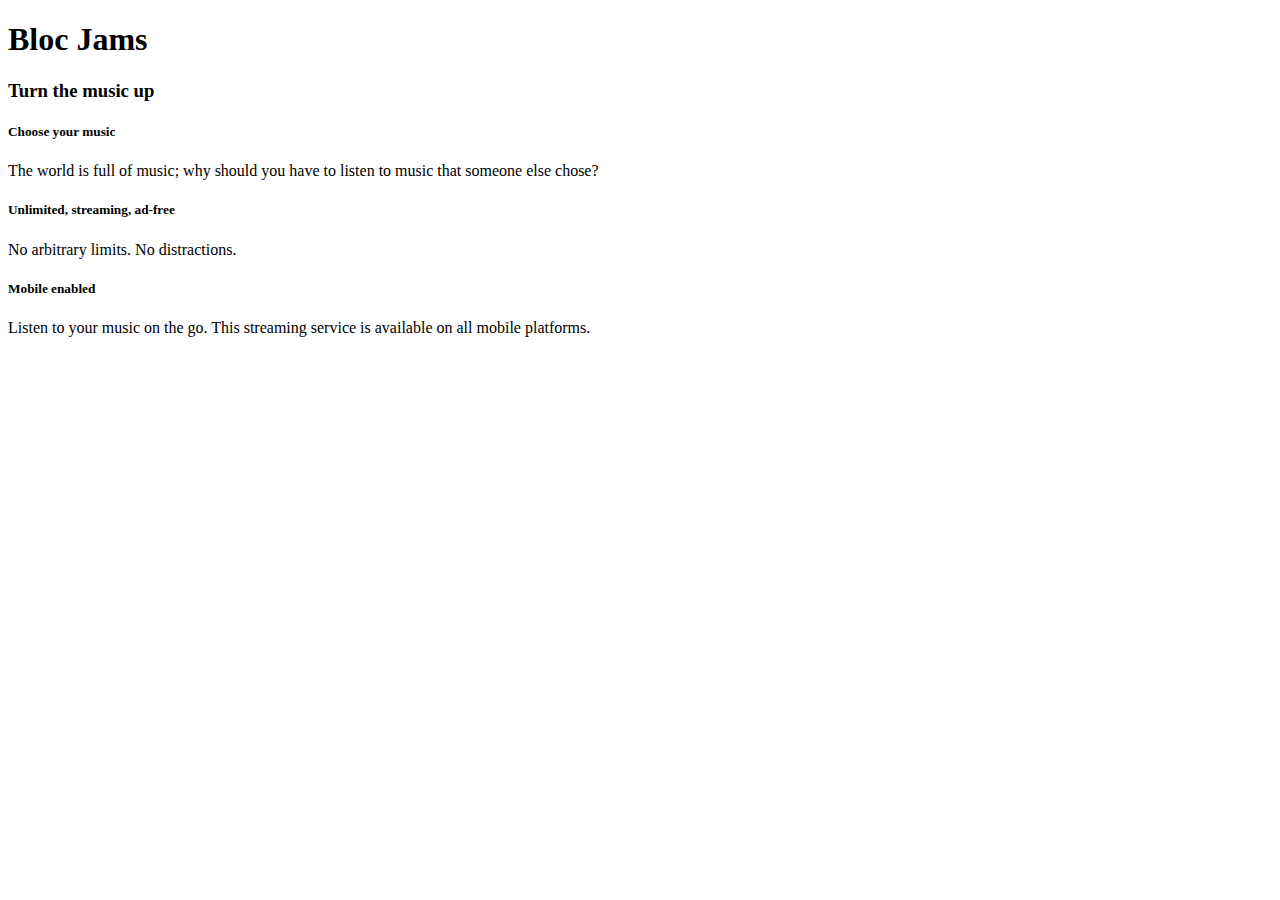
==== index.html @ ad69e751 "Change to semantic HTML" ====
<!DOCTYPE html>
<html>
    <head>
        <title>Bloc Jams</title>
    </head>
    <body>
        <nav> <!-- navigation bar -->
        </nav>
        <section> <!-- hero content -->
            <h1>Bloc Jams</h1>
            <h3>Turn the music up</h3>
        </section>
        <section> <!-- selling points -->
            <div>
                <h5>Choose your music</h5>
                <p>The world is full of music; why should you have to listen to music that someone else chose?</p>
            </div>
            <div>
                <h5>Unlimited, streaming, ad-free</h5>
                <p>No arbitrary limits. No distractions.</p>
            </div>
            <div>
                <h5>Mobile enabled</h5>
                <p>Listen to your music on the go. This streaming service is available on all mobile platforms.</p>
            </div>
        </section>
    </body>
</html>
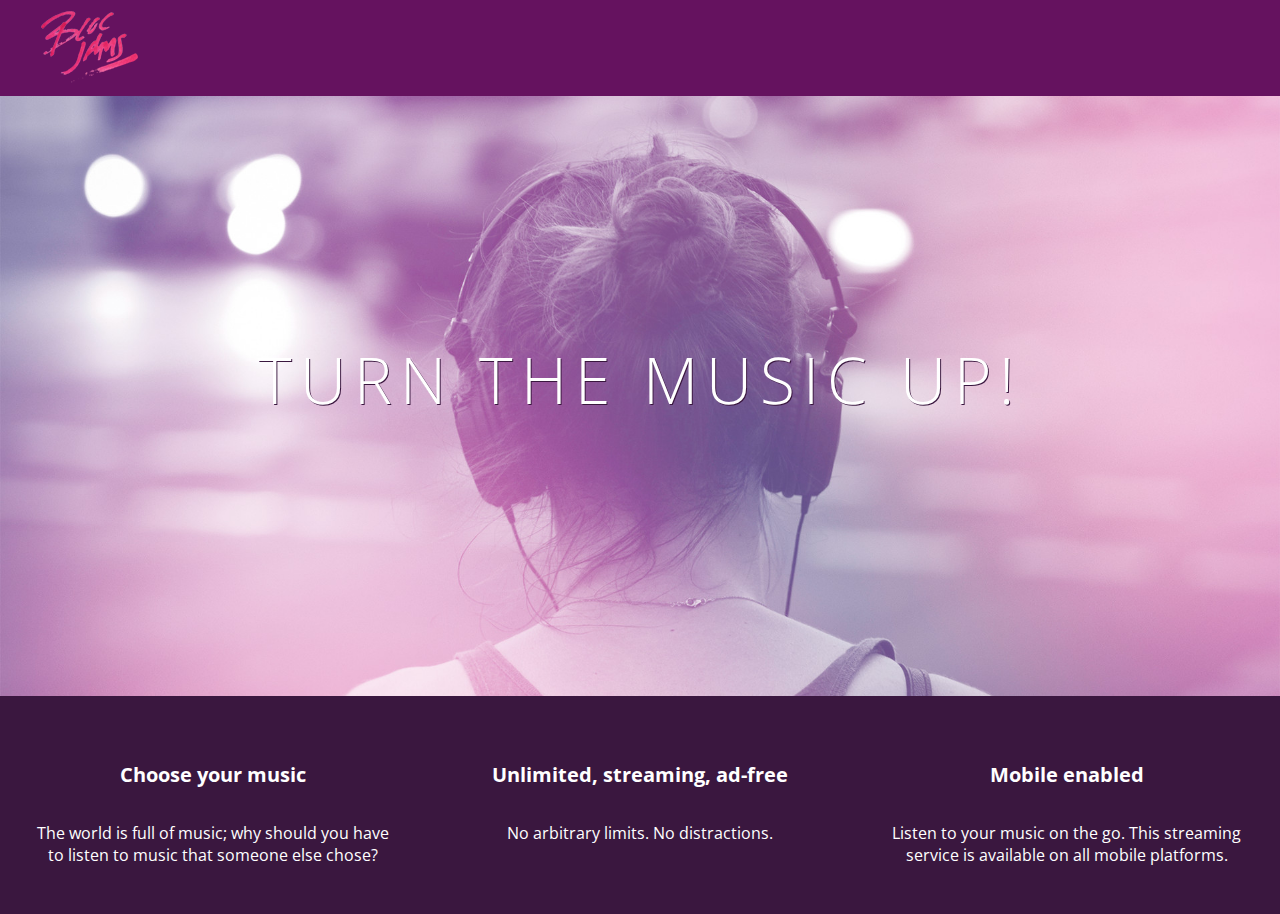
==== commit 2af0b3ce: "Complete css style checkpoint" ====
--- a/index.html
+++ b/index.html
@@ -2,26 +2,33 @@
 <html>
     <head>
         <title>Bloc Jams</title>
+        <link rel="stylesheet" type="text/css" href="http://fonts.googleapis.com/css?family=Open+Sans:400,800,600,700,300">
+        <link rel="stylesheet" type="text/css" href="http://code.ionicframework.com/ionicons/2.0.1/css/ionicons.min.css">
+        <link rel="stylesheet" type="text/css" href="styles/normalize.css" >
+        <link rel="stylesheet" type="text/css" href="styles/main.css">
     </head>
-    <body>
-        <nav> <!-- navigation bar -->
+    <body class="landing">
+        <nav class="navbar"> <!-- navigation bar -->
+            <img src="assets/images/bloc_jams_logo.png" alt="bloc jams logo" class="logo">
         </nav>
-        <section> <!-- hero content -->
-            <h1>Bloc Jams</h1>
-            <h3>Turn the music up</h3>
+        <section class="hero-content"> <!-- hero content -->
+            <h1 class="hero-title">Turn the music up!</h1>
         </section>
-        <section> <!-- selling points -->
-            <div>
-                <h5>Choose your music</h5>
-                <p>The world is full of music; why should you have to listen to music that someone else chose?</p>
+        <section class="selling-points"> <!-- selling points -->
+            <div class="point">
+                <span class="ion-music-note"></span>
+                <h5 class="point-title">Choose your music</h5>
+                <p class="point-description">The world is full of music; why should you have to listen to music that someone else chose?</p>
             </div>
-            <div>
-                <h5>Unlimited, streaming, ad-free</h5>
-                <p>No arbitrary limits. No distractions.</p>
+            <div class="point">
+                <span class="ion-radio-waves"></span>
+                <h5 class="point-title">Unlimited, streaming, ad-free</h5>
+                <p class="point-description">No arbitrary limits. No distractions.</p>
             </div>
-            <div>
-                <h5>Mobile enabled</h5>
-                <p>Listen to your music on the go. This streaming service is available on all mobile platforms.</p>
+            <div class="point">
+                <span class="ion-iphone"></span>
+                <h5 class="point-title">Mobile enabled</h5>
+                <p class="point-description">Listen to your music on the go. This streaming service is available on all mobile platforms.</p>
             </div>
         </section>
     </body>
--- a/styles/main.css
+++ b/styles/main.css
@@ -0,0 +1,77 @@
+html {
+     height: 100%; /* makes sure our HTML takes up 100% of the browser window */
+     font-size: 100%;
+ }
+ 
+ body {
+     font-family: 'Open Sans'; /* sets our font to the "Open Sans" typeface */
+     color: white;             /* sets the text color to white */
+     min-height: 100%;         /* says the height of the body must be, at minimum, 100% of the window */
+ }
+ 
+ body.landing {
+     background-color: rgb(58,23,63); /* sets the background color to an RGB value (see below) */
+ }
+
+.navbar {
+     padding: 0.5rem;
+     background-color: rgb(101,18,95);
+ }
+ 
+ .navbar .logo {
+     position: relative; /* positioning will be explained in a resource */
+     left: 2rem;
+ }
+
+.hero-content {
+     position: relative; /* positioning will be explained in a resource */
+     min-height: 600px;  /* hero content element must be _at least_ 600 pixels */
+     background-image: url(../assets/images/bloc_jams_bg.jpg);
+     background-repeat: no-repeat;
+     background-position: center center;
+     background-size: cover;
+ }
+
+.hero-content .hero-title {
+     position: absolute;             /* positioning will be explained in a resource */
+     top: 40%;                       /* positioning will be explained in a resource */
+     -webkit-transform: translateY(-50%);
+     -moz-transform: translateY(-50%);
+     -ms-transform: translateY(-50%);
+     transform: translateY(-50%);
+     width: 100%;                    /* makes sure the title inhabits the full width of its container */
+     text-align: center;             /* aligns text in the horizontal center of the element */
+     font-size: 4rem;                /* specifies the size of the font in root em units */
+     font-weight: 300;               /* makes the font thinner or lighter weight */
+     text-transform: uppercase;      /* transforms the text to be all uppercase lettering */
+     letter-spacing: 0.5rem;         /* puts 0.5 root ems worth of space between each letter */
+     text-shadow: 1px 1px 0px rgb(58,23,63); /* creates a shadow underneath the text for readability over the image */
+ }
+
+.selling-points {
+     position: relative;
+     display: table;
+     width: 100%;
+     -webkit-box-sizing: border-box;
+     -moz-box-sizing: border-box;
+     box-sizing: border-box; /* we'll explain this in a resource */
+ }
+ 
+ .point {
+     display: table-cell;
+     position: relative;
+     width: 33.3%;
+     padding: 2rem;
+     text-align: center;
+ }
+ 
+ .point .point-title {
+     font-size: 1.25rem;
+ }
+ 
+ .ion-music-note,
+ .ion-radio-waves,
+ .ion-iphone {
+     color: rgb(233,50,117);
+     font-size: 5rem;
+ }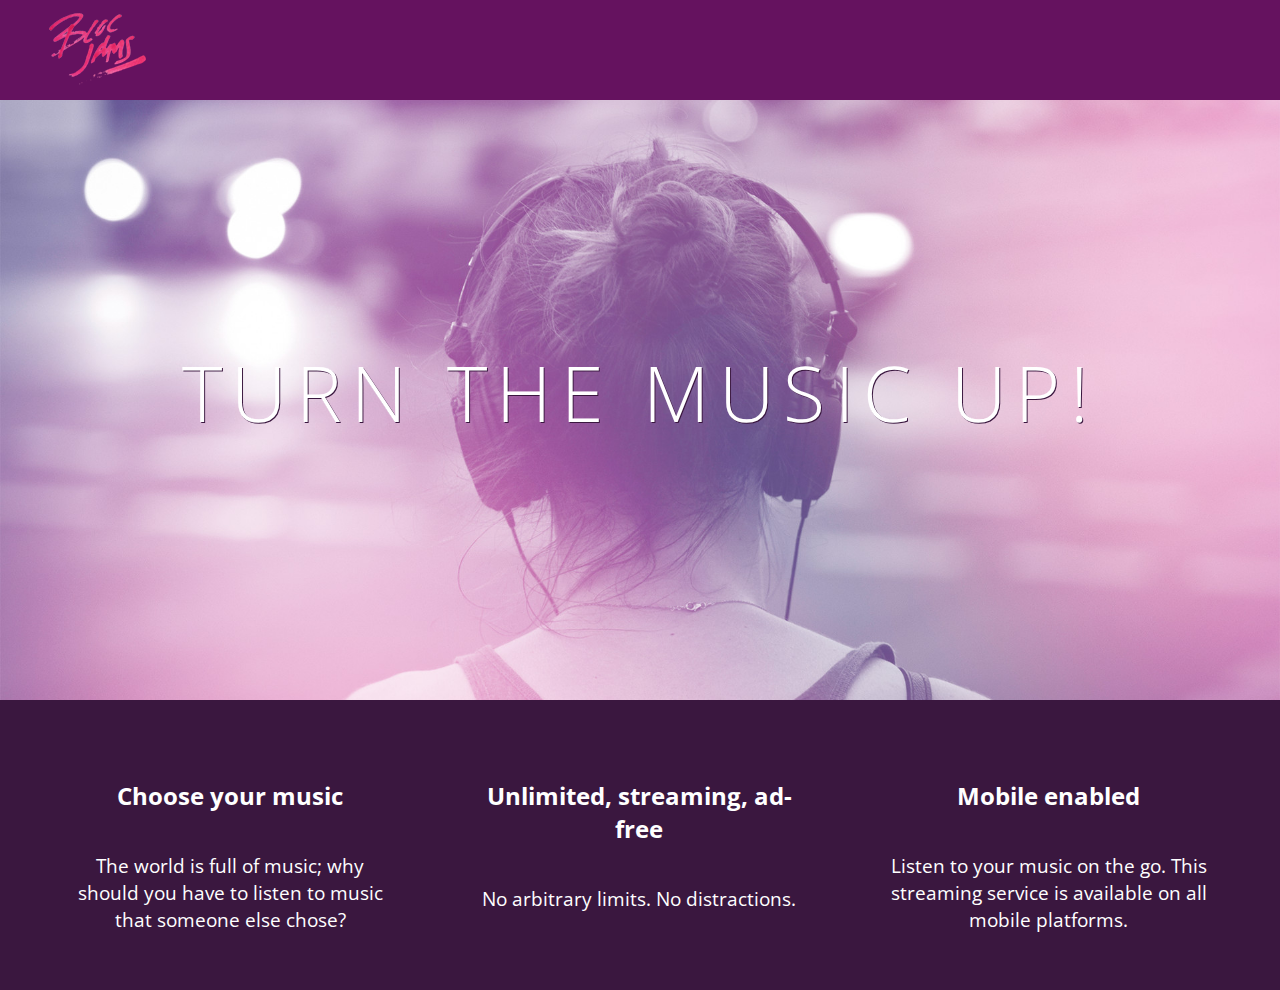
==== commit 95c59e08: "Add responsiveness to screen size" ====
--- a/index.html
+++ b/index.html
@@ -2,10 +2,12 @@
 <html>
     <head>
         <title>Bloc Jams</title>
+        <meta name="viewport" content="width=devise-width, initial-scale=1">
         <link rel="stylesheet" type="text/css" href="http://fonts.googleapis.com/css?family=Open+Sans:400,800,600,700,300">
         <link rel="stylesheet" type="text/css" href="http://code.ionicframework.com/ionicons/2.0.1/css/ionicons.min.css">
         <link rel="stylesheet" type="text/css" href="styles/normalize.css" >
         <link rel="stylesheet" type="text/css" href="styles/main.css">
+        <link rel="stylesheet" type="text/css" href="styles/landing.css">
     </head>
     <body class="landing">
         <nav class="navbar"> <!-- navigation bar -->
@@ -14,18 +16,18 @@
         <section class="hero-content"> <!-- hero content -->
             <h1 class="hero-title">Turn the music up!</h1>
         </section>
-        <section class="selling-points"> <!-- selling points -->
-            <div class="point">
+        <section class="selling-points container"> <!-- selling points -->
+            <div class="point column third">
                 <span class="ion-music-note"></span>
                 <h5 class="point-title">Choose your music</h5>
                 <p class="point-description">The world is full of music; why should you have to listen to music that someone else chose?</p>
             </div>
-            <div class="point">
+            <div class="point column third">
                 <span class="ion-radio-waves"></span>
                 <h5 class="point-title">Unlimited, streaming, ad-free</h5>
                 <p class="point-description">No arbitrary limits. No distractions.</p>
             </div>
-            <div class="point">
+            <div class="point column third">
                 <span class="ion-iphone"></span>
                 <h5 class="point-title">Mobile enabled</h5>
                 <p class="point-description">Listen to your music on the go. This streaming service is available on all mobile platforms.</p>
--- a/styles/main.css
+++ b/styles/main.css
@@ -1,3 +1,9 @@
+*, *::before, *::after {
+     -moz-box-sizing: border-box;
+     -webkit-box-sizing: border-box;
+     box-sizing: border-box;
+}
+
 html {
      height: 100%; /* makes sure our HTML takes up 100% of the browser window */
      font-size: 100%;
@@ -7,10 +13,6 @@
      font-family: 'Open Sans'; /* sets our font to the "Open Sans" typeface */
      color: white;             /* sets the text color to white */
      min-height: 100%;         /* says the height of the body must be, at minimum, 100% of the window */
- }
- 
- body.landing {
-     background-color: rgb(58,23,63); /* sets the background color to an RGB value (see below) */
  }
 
 .navbar {
@@ -23,55 +25,30 @@
      left: 2rem;
  }
 
-.hero-content {
-     position: relative; /* positioning will be explained in a resource */
-     min-height: 600px;  /* hero content element must be _at least_ 600 pixels */
-     background-image: url(../assets/images/bloc_jams_bg.jpg);
-     background-repeat: no-repeat;
-     background-position: center center;
-     background-size: cover;
- }
+.container {
+    margin: 0 auto;
+    max-width: 64rem;
+}
 
-.hero-content .hero-title {
-     position: absolute;             /* positioning will be explained in a resource */
-     top: 40%;                       /* positioning will be explained in a resource */
-     -webkit-transform: translateY(-50%);
-     -moz-transform: translateY(-50%);
-     -ms-transform: translateY(-50%);
-     transform: translateY(-50%);
-     width: 100%;                    /* makes sure the title inhabits the full width of its container */
-     text-align: center;             /* aligns text in the horizontal center of the element */
-     font-size: 4rem;                /* specifies the size of the font in root em units */
-     font-weight: 300;               /* makes the font thinner or lighter weight */
-     text-transform: uppercase;      /* transforms the text to be all uppercase lettering */
-     letter-spacing: 0.5rem;         /* puts 0.5 root ems worth of space between each letter */
-     text-shadow: 1px 1px 0px rgb(58,23,63); /* creates a shadow underneath the text for readability over the image */
- }
+/* Medium and small screens (640px) */
+@media (min-width: 640px) {
+    html { font-size: 112%; }
+    
+    .column {
+        float: left;
+        padding-left: 1rem;
+        padding-right: 1rem;
+    }
+    
+    .column.full { width: 100%; }
+    .column.two-thirds { width: 66.7%; }
+    .column.half { width: 50%; }
+    .column.third { width: 33.3%; }
+    .column.fourth { width: 25%; }
+    .column.flow-opposite { float: right; }
+}
 
-.selling-points {
-     position: relative;
-     display: table;
-     width: 100%;
-     -webkit-box-sizing: border-box;
-     -moz-box-sizing: border-box;
-     box-sizing: border-box; /* we'll explain this in a resource */
- }
- 
- .point {
-     display: table-cell;
-     position: relative;
-     width: 33.3%;
-     padding: 2rem;
-     text-align: center;
- }
- 
- .point .point-title {
-     font-size: 1.25rem;
- }
- 
- .ion-music-note,
- .ion-radio-waves,
- .ion-iphone {
-     color: rgb(233,50,117);
-     font-size: 5rem;
- }+/* Large screens (1024px) */
+@media (min-width: 1024px) {
+    html { font-size: 120%; }
+}--- a/styles/landing.css
+++ b/styles/landing.css
@@ -0,0 +1,49 @@
+body.landing {
+     background-color: rgb(58,23,63); /* sets the background color to an RGB value (see below) */
+ }
+
+.hero-content {
+     position: relative; /* positioning will be explained in a resource */
+     min-height: 600px;  /* hero content element must be _at least_ 600 pixels */
+     background-image: url(../assets/images/bloc_jams_bg.jpg);
+     background-repeat: no-repeat;
+     background-position: center center;
+     background-size: cover;
+ }
+
+.hero-content .hero-title {
+     position: absolute;             /* positioning will be explained in a resource */
+     top: 40%;                       /* positioning will be explained in a resource */
+     -webkit-transform: translateY(-50%);
+     -moz-transform: translateY(-50%);
+     -ms-transform: translateY(-50%);
+     transform: translateY(-50%);
+     width: 100%;                    /* makes sure the title inhabits the full width of its container */
+     text-align: center;             /* aligns text in the horizontal center of the element */
+     font-size: 4rem;                /* specifies the size of the font in root em units */
+     font-weight: 300;               /* makes the font thinner or lighter weight */
+     text-transform: uppercase;      /* transforms the text to be all uppercase lettering */
+     letter-spacing: 0.5rem;         /* puts 0.5 root ems worth of space between each letter */
+     text-shadow: 1px 1px 0px rgb(58,23,63); /* creates a shadow underneath the text for readability over the image */
+ }
+
+.selling-points {
+     position: relative;
+ }
+ 
+.point {
+    position: relative;
+    padding: 2rem;
+    text-align: center;
+}
+ 
+.point .point-title {
+    font-size: 1.25rem;
+}
+ 
+.ion-music-note,
+.ion-radio-waves,
+.ion-iphone {
+    color: rgb(233,50,117);
+    font-size: 5rem;
+}
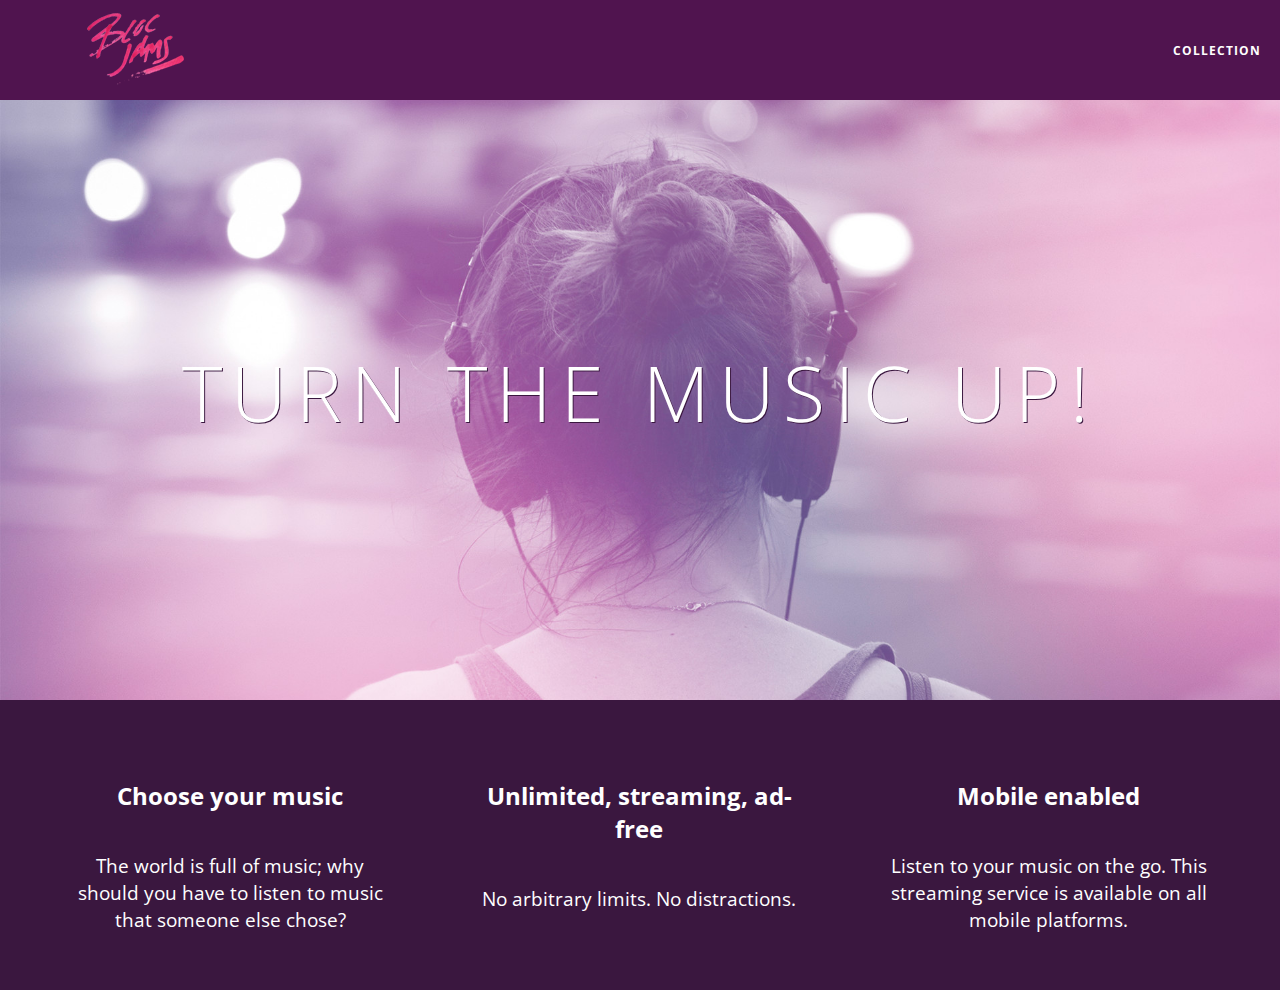
==== commit eb2738f2: "Add Collection Page" ====
--- a/index.html
+++ b/index.html
@@ -11,12 +11,17 @@
     </head>
     <body class="landing">
         <nav class="navbar"> <!-- navigation bar -->
-            <img src="assets/images/bloc_jams_logo.png" alt="bloc jams logo" class="logo">
+            <a href="index.html" class="logo">
+                <img src="assets/images/bloc_jams_logo.png" alt="bloc jams logo" class="logo">
+            </a>
+            <div class="links-container">
+                <a href="collection.html" class="navbar-link">collection</a>
+            </div>
         </nav>
         <section class="hero-content"> <!-- hero content -->
             <h1 class="hero-title">Turn the music up!</h1>
         </section>
-        <section class="selling-points container"> <!-- selling points -->
+        <section class="selling-points container clearfix"> <!-- selling points -->
             <div class="point column third">
                 <span class="ion-music-note"></span>
                 <h5 class="point-title">Choose your music</h5>
--- a/styles/main.css
+++ b/styles/main.css
@@ -16,14 +16,47 @@
  }
 
 .navbar {
-     padding: 0.5rem;
-     background-color: rgb(101,18,95);
+    position: relative;
+    padding: 0.5rem;
+    background-color: rgb(101,18,95,0.5);
+    z-index: 1;
  }
  
  .navbar .logo {
      position: relative; /* positioning will be explained in a resource */
      left: 2rem;
+     cursor: pointer;
  }
+
+.navbar .links-container {
+    display: table;
+    position: absolute;
+    top: 0;
+    right: 0;
+    height: 100px;
+    color: white;
+    text-decoration: none;
+}
+
+.links-container .navbar-link {
+    display: table-cell;
+    position: relative;
+    height: 100%;
+    padding-left: 1rem;
+    padding-right: 1rem;
+    vertical-align: middle;
+    color: white;
+    font-size: 0.625rem;
+    letter-spacing: 0.05rem;
+    font-weight: 700;
+    text-transform: uppercase;
+    text-decoration: none;
+    cursor: pointer;
+}
+
+.links-container .navbar-link:hover {
+    color: rgb(233,50,117);
+}
 
 .container {
     margin: 0 auto;
@@ -51,4 +84,14 @@
 /* Large screens (1024px) */
 @media (min-width: 1024px) {
     html { font-size: 120%; }
+}
+
+.clearfix::before,
+.clearfix::after {
+    content: " ";
+    display: table;
+}
+
+.clearfix::after {
+    clear: both;
 }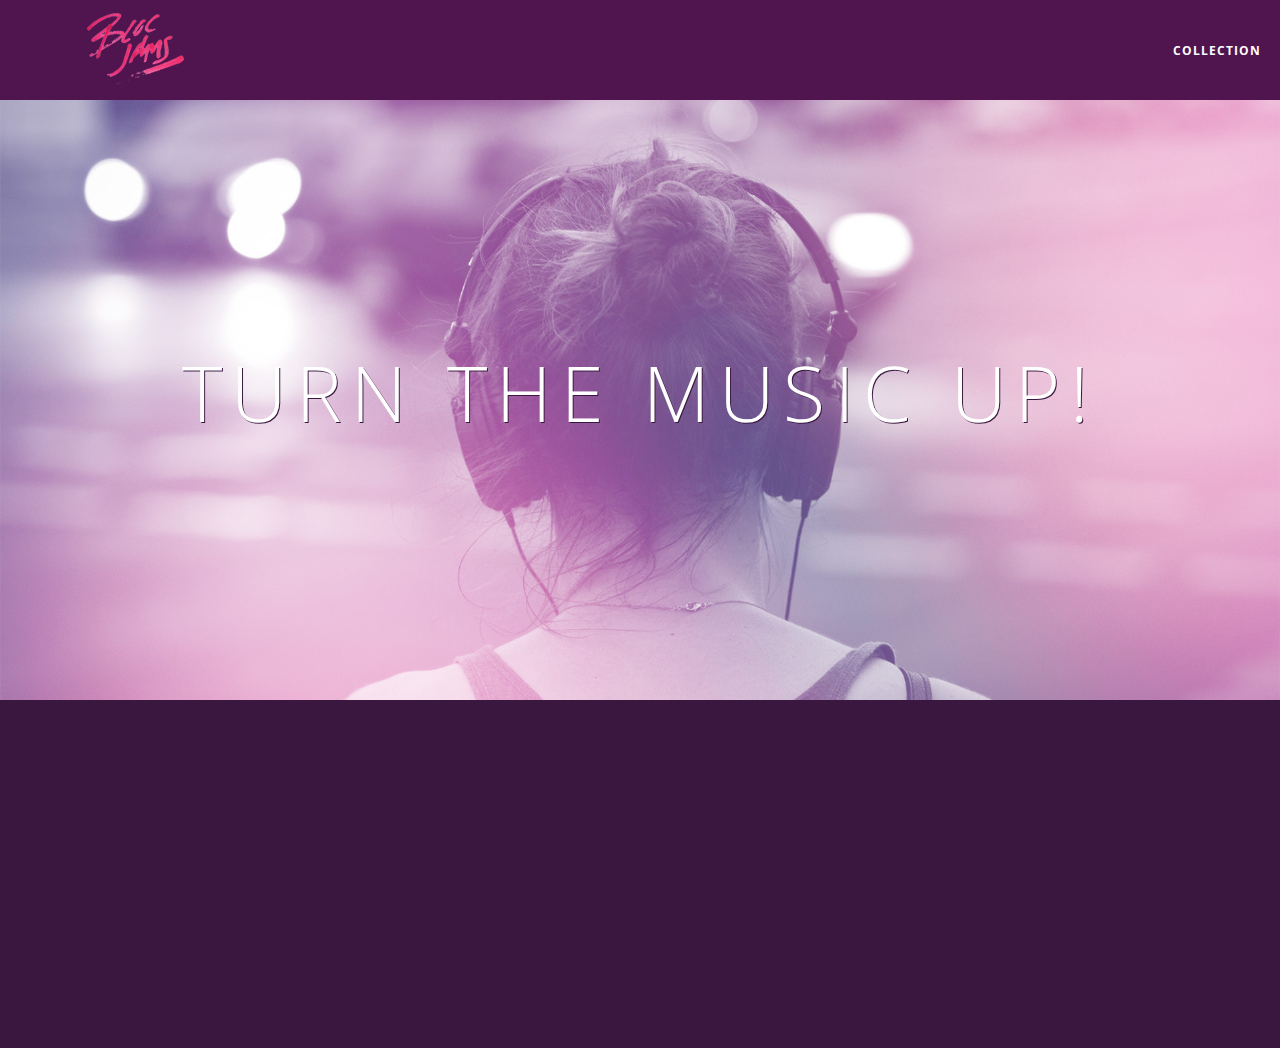
==== commit 5e81a052: "Add missed commits" ====
--- a/index.html
+++ b/index.html
@@ -38,5 +38,6 @@
                 <p class="point-description">Listen to your music on the go. This streaming service is available on all mobile platforms.</p>
             </div>
         </section>
+			<script src="scripts/landing.js"></script>
     </body>
 </html>--- a/styles/main.css
+++ b/styles/main.css
@@ -63,6 +63,10 @@
     max-width: 64rem;
 }
 
+.container.narrow {
+    max-width: 56rem;
+}
+
 /* Medium and small screens (640px) */
 @media (min-width: 640px) {
     html { font-size: 112%; }
--- a/styles/landing.css
+++ b/styles/landing.css
@@ -35,6 +35,20 @@
     position: relative;
     padding: 2rem;
     text-align: center;
+		
+		opacity: 0;
+	
+		-webkit-transform: scaleX(0.9) translateY(3rem);
+		-moz-transform: scaleX(0.9) translateY(3rem);
+		transform: scaleX(0.9) translateY(3rem);
+	
+		-webkit-transition: all 0.25s ease-in-out;
+		-moz-transition: all 0.25s ease-in-out;
+		transition: all 0.25s ease-in-out;
+	
+		-webkit-transition-delay: 0.2s;
+		-moz-transition-delay: 0.2s;
+		transition-delay: 0.2s;
 }
  
 .point .point-title {
